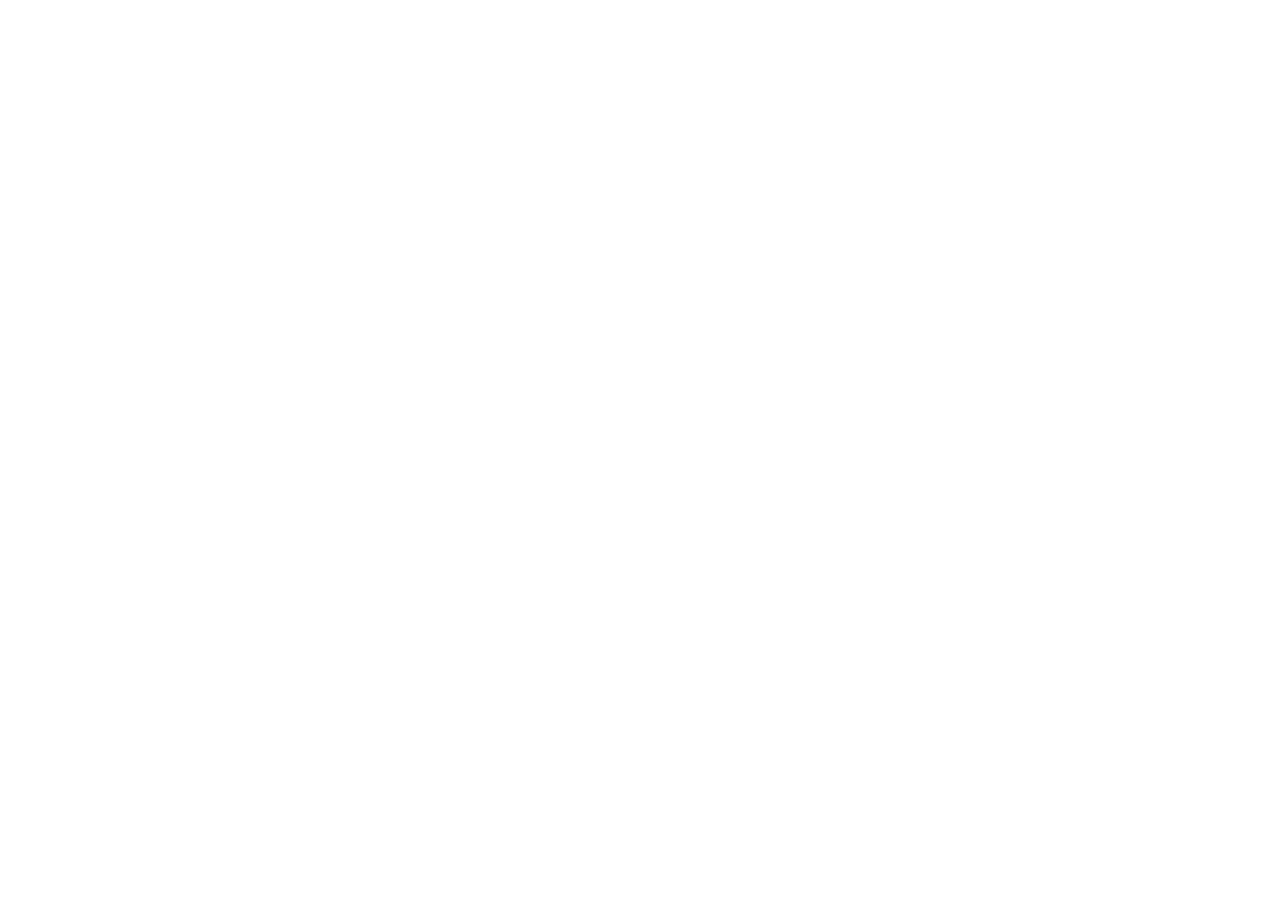
==== index.html @ 4aa1a03b "Auto-generated commit" ====
<!doctype html>
<html lang="en">
<head>
  <meta charset="utf-8">
  <title>BoltLoadingWebsite</title>
  <base href="/bolt-loading.github.io/">
  <meta name="viewport" content="width=device-width, initial-scale=1">
  <link rel="icon" type="image/x-icon" href="favicon.ico">
<link rel="stylesheet" href="styles.a056225779427e631325.css"></head>
<body>
  <app-root></app-root>
<script src="runtime.0e49e2b53282f40c8925.js" defer></script><script src="polyfills.b3b05dce4f05c03b56a3.js" defer></script><script src="main.7db6160956cbaf0982ba.js" defer></script></body>
</html>
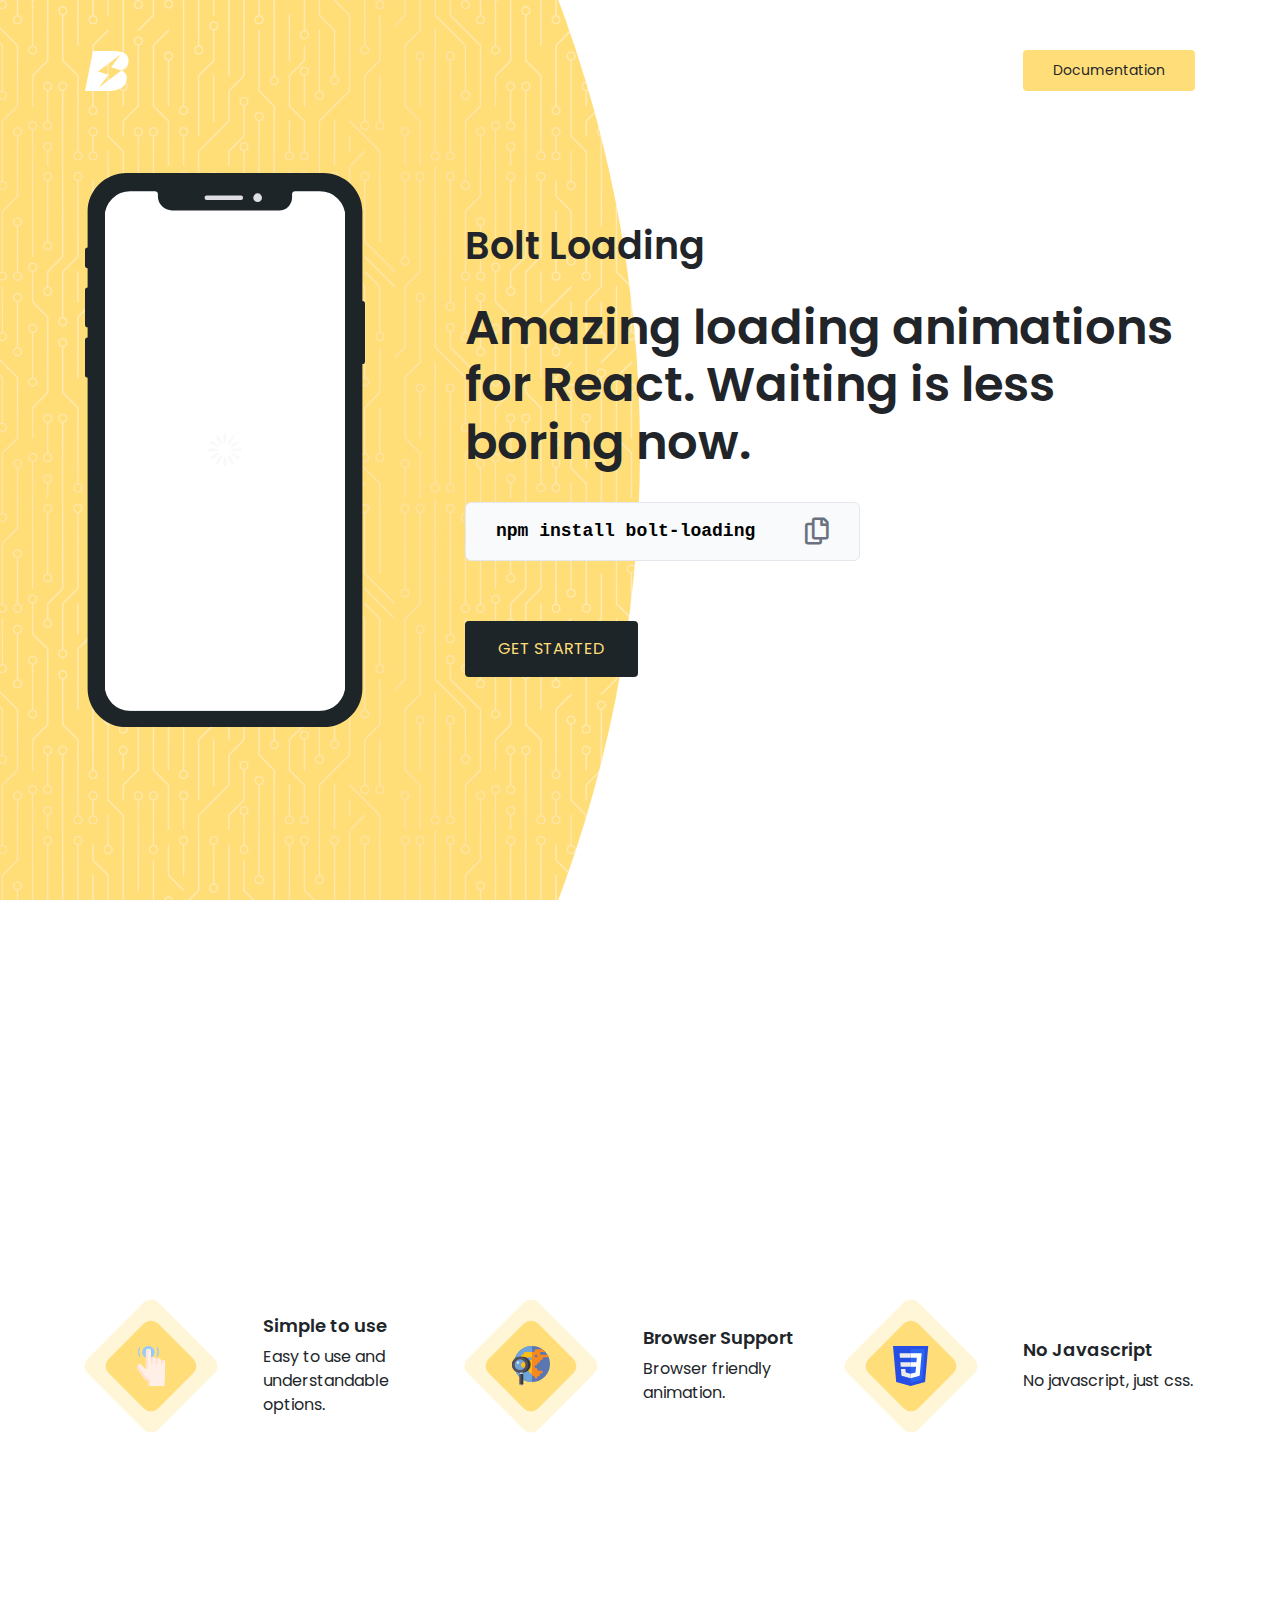
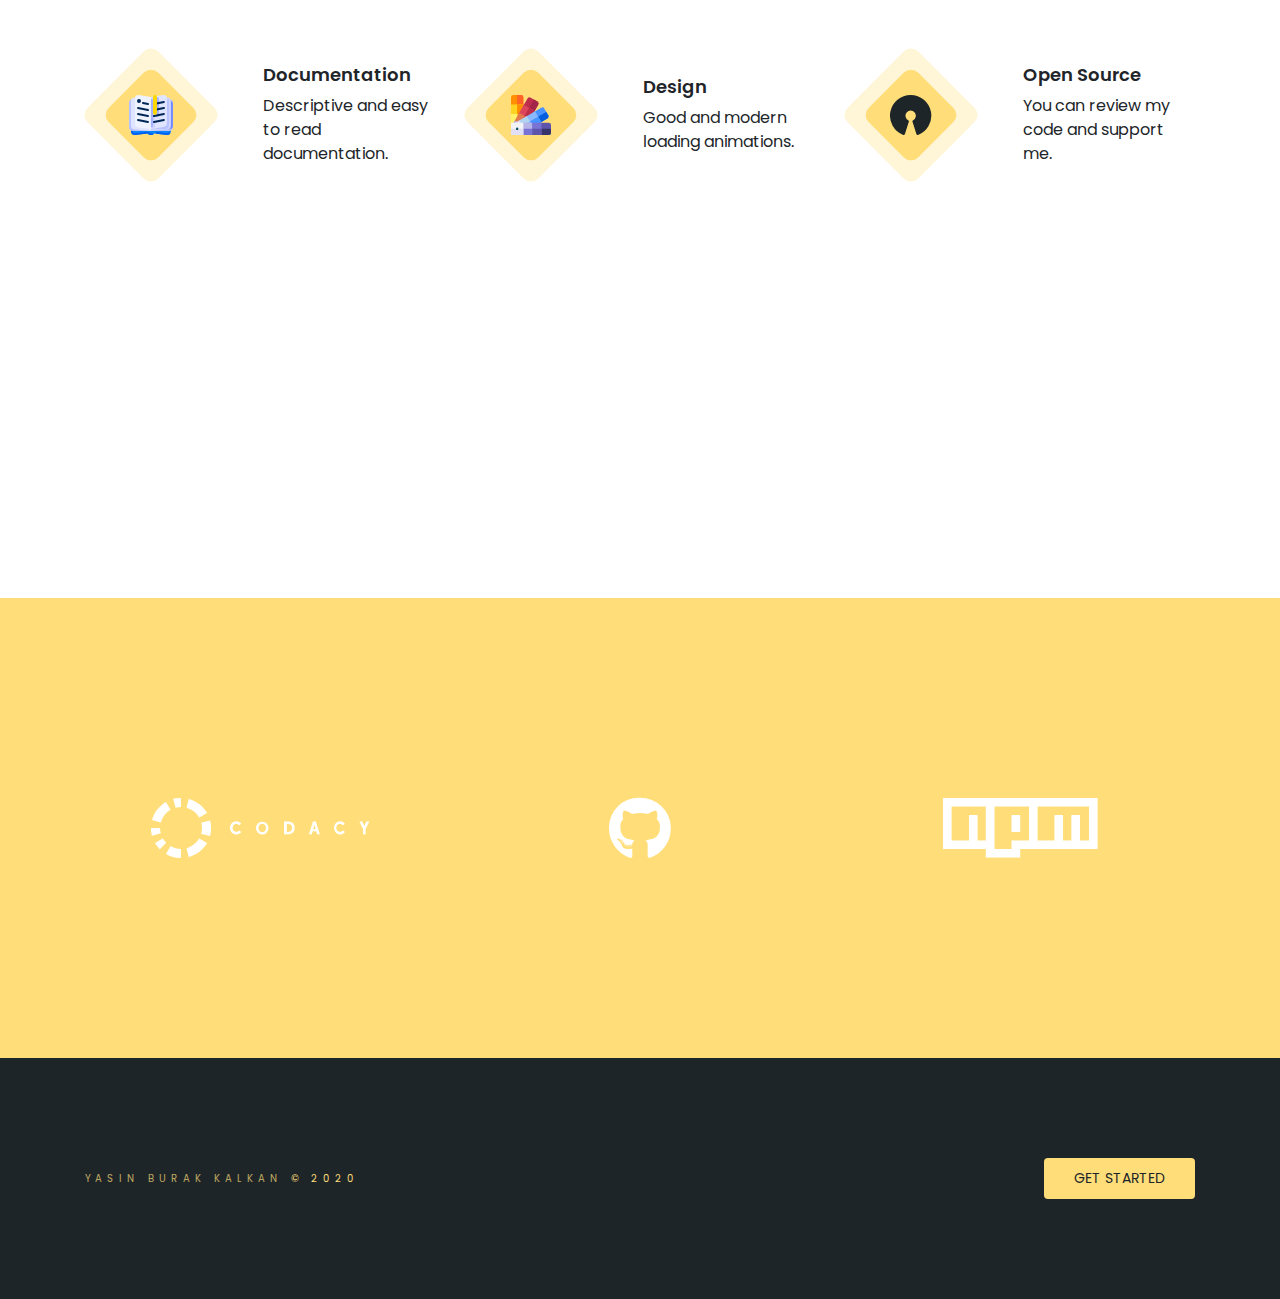
==== commit 3b264a70: "Auto-generated commit" ====
--- a/index.html
+++ b/index.html
@@ -3,7 +3,7 @@
 <head>
   <meta charset="utf-8">
   <title>BoltLoadingWebsite</title>
-  <base href="/bolt-loading.github.io/">
+  <base href="/">
   <meta name="viewport" content="width=device-width, initial-scale=1">
   <link rel="icon" type="image/x-icon" href="favicon.ico">
 <link rel="stylesheet" href="styles.a056225779427e631325.css"></head>
